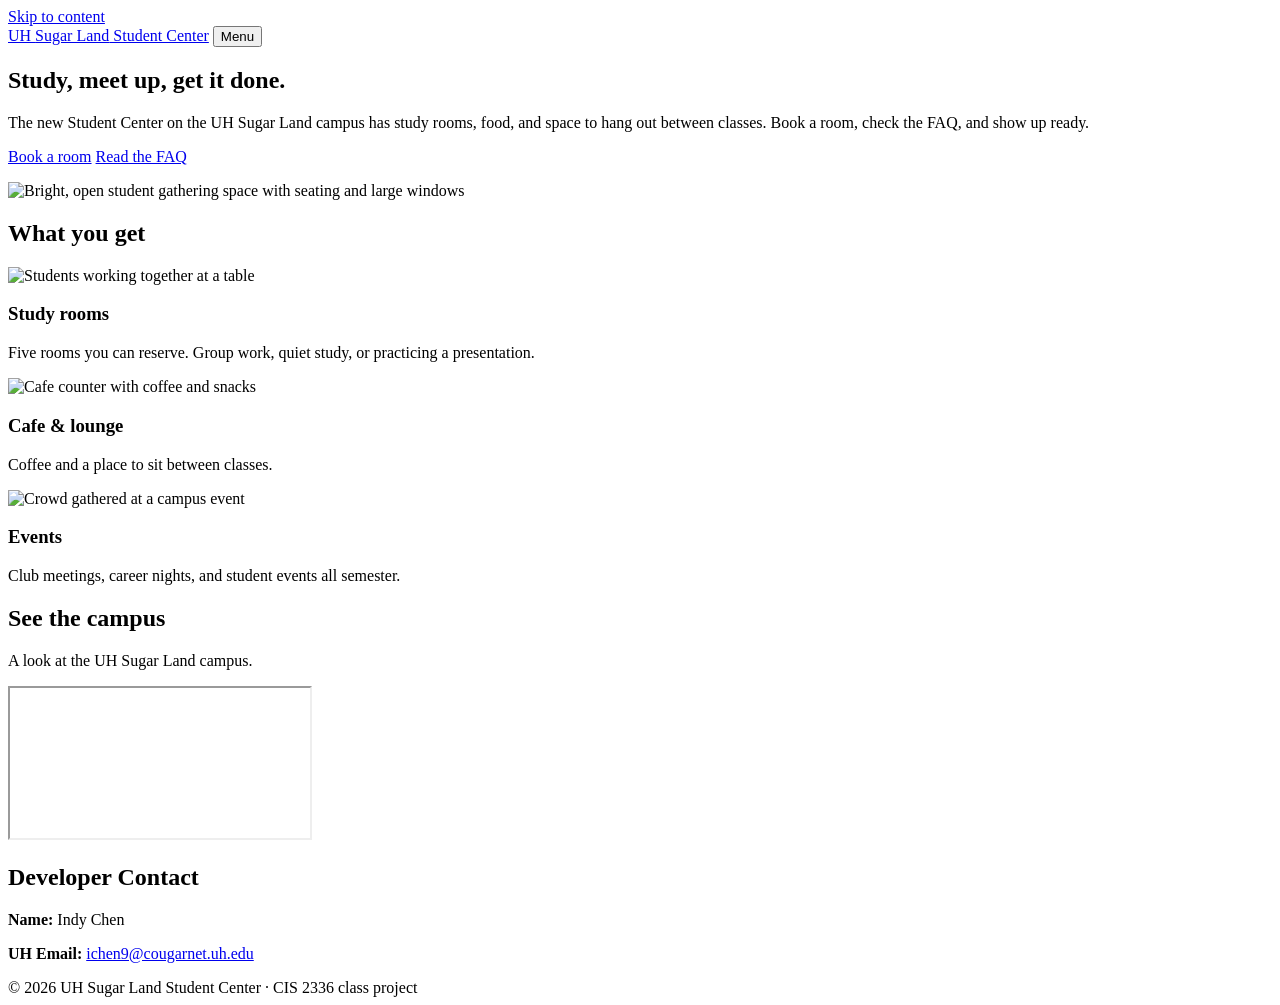
==== frontend/index.html @ 02f381d3 "Rename CIS2336-FA26-project-IndyChen/frontend/index.html to frontend/index.html" ====
<!DOCTYPE html>
<html lang="en">
<head>
  <meta charset="UTF-8">
  <meta name="viewport" content="width=device-width, initial-scale=1">
  <title>UH Sugar Land Student Center</title>
  <link rel="stylesheet" href="styles.css">
</head>
<body data-page="index.html">
  <a class="skip-link" href="#main">Skip to content</a>

  <header class="site-header">
    <div class="header-inner">
      <a class="brand" href="index.html">UH <span>Sugar Land</span> Student Center</a>
      <button class="nav-toggle" id="nav-toggle" aria-expanded="false" aria-controls="nav-menu">Menu</button>
      <!-- Menu items are generated by script.js -->
      <ul id="nav-menu"></ul>
    </div>
  </header>

  <main id="main">
    <section class="hero">
      <div>
        <h1>Study, meet up, get it done.</h1>
        <p class="lead">The new Student Center on the UH Sugar Land campus has study rooms, food, and space to hang out between classes. Book a room, check the FAQ, and show up ready.</p>
        <p>
          <a class="btn" href="roombooking.html">Book a room</a>
          <a class="btn secondary" href="FAQ.html">Read the FAQ</a>
        </p>
      </div>
      <img src="https://picsum.photos/seed/uhsl-center/900/560" alt="Bright, open student gathering space with seating and large windows" loading="eager">
    </section>

    <h2>What you get</h2>
    <div class="cards">
      <article class="card">
        <img src="https://picsum.photos/seed/uhsl-study/600/380" alt="Students working together at a table" loading="lazy">
        <div class="body"><h3>Study rooms</h3><p>Five rooms you can reserve. Group work, quiet study, or practicing a presentation.</p></div>
      </article>
      <article class="card">
        <img src="https://picsum.photos/seed/uhsl-food/600/380" alt="Cafe counter with coffee and snacks" loading="lazy">
        <div class="body"><h3>Cafe &amp; lounge</h3><p>Coffee and a place to sit between classes.</p></div>
      </article>
      <article class="card">
        <img src="https://picsum.photos/seed/uhsl-events/600/380" alt="Crowd gathered at a campus event" loading="lazy">
        <div class="body"><h3>Events</h3><p>Club meetings, career nights, and student events all semester.</p></div>
      </article>
    </div>

    <h2>See the campus</h2>
    <p class="lead">A look at the UH Sugar Land campus.</p>
    <div class="video-wrap">
      <iframe src="https://www.youtube.com/embed/videoseries?list=PLBnXDBJcXcN7Gk0TbVLO8qr4gZAaXKwSt"
              title="University of Houston at Sugar Land campus video" loading="lazy"
              allow="accelerometer; encrypted-media; picture-in-picture" allowfullscreen></iframe>
    </div>

    <section class="contact" id="developer-contact">
      <h2>Developer Contact</h2>
      <p><strong>Name:</strong> Indy Chen</p>
      <p><strong>UH Email:</strong> <a href="mailto:ichen9@cougarnet.uh.edu">ichen9@cougarnet.uh.edu</a></p>
    </section>
  </main>

  <footer>&copy; 2026 UH Sugar Land Student Center &middot; CIS 2336 class project</footer>
  <script src="script.js"></script>
</body>
</html>
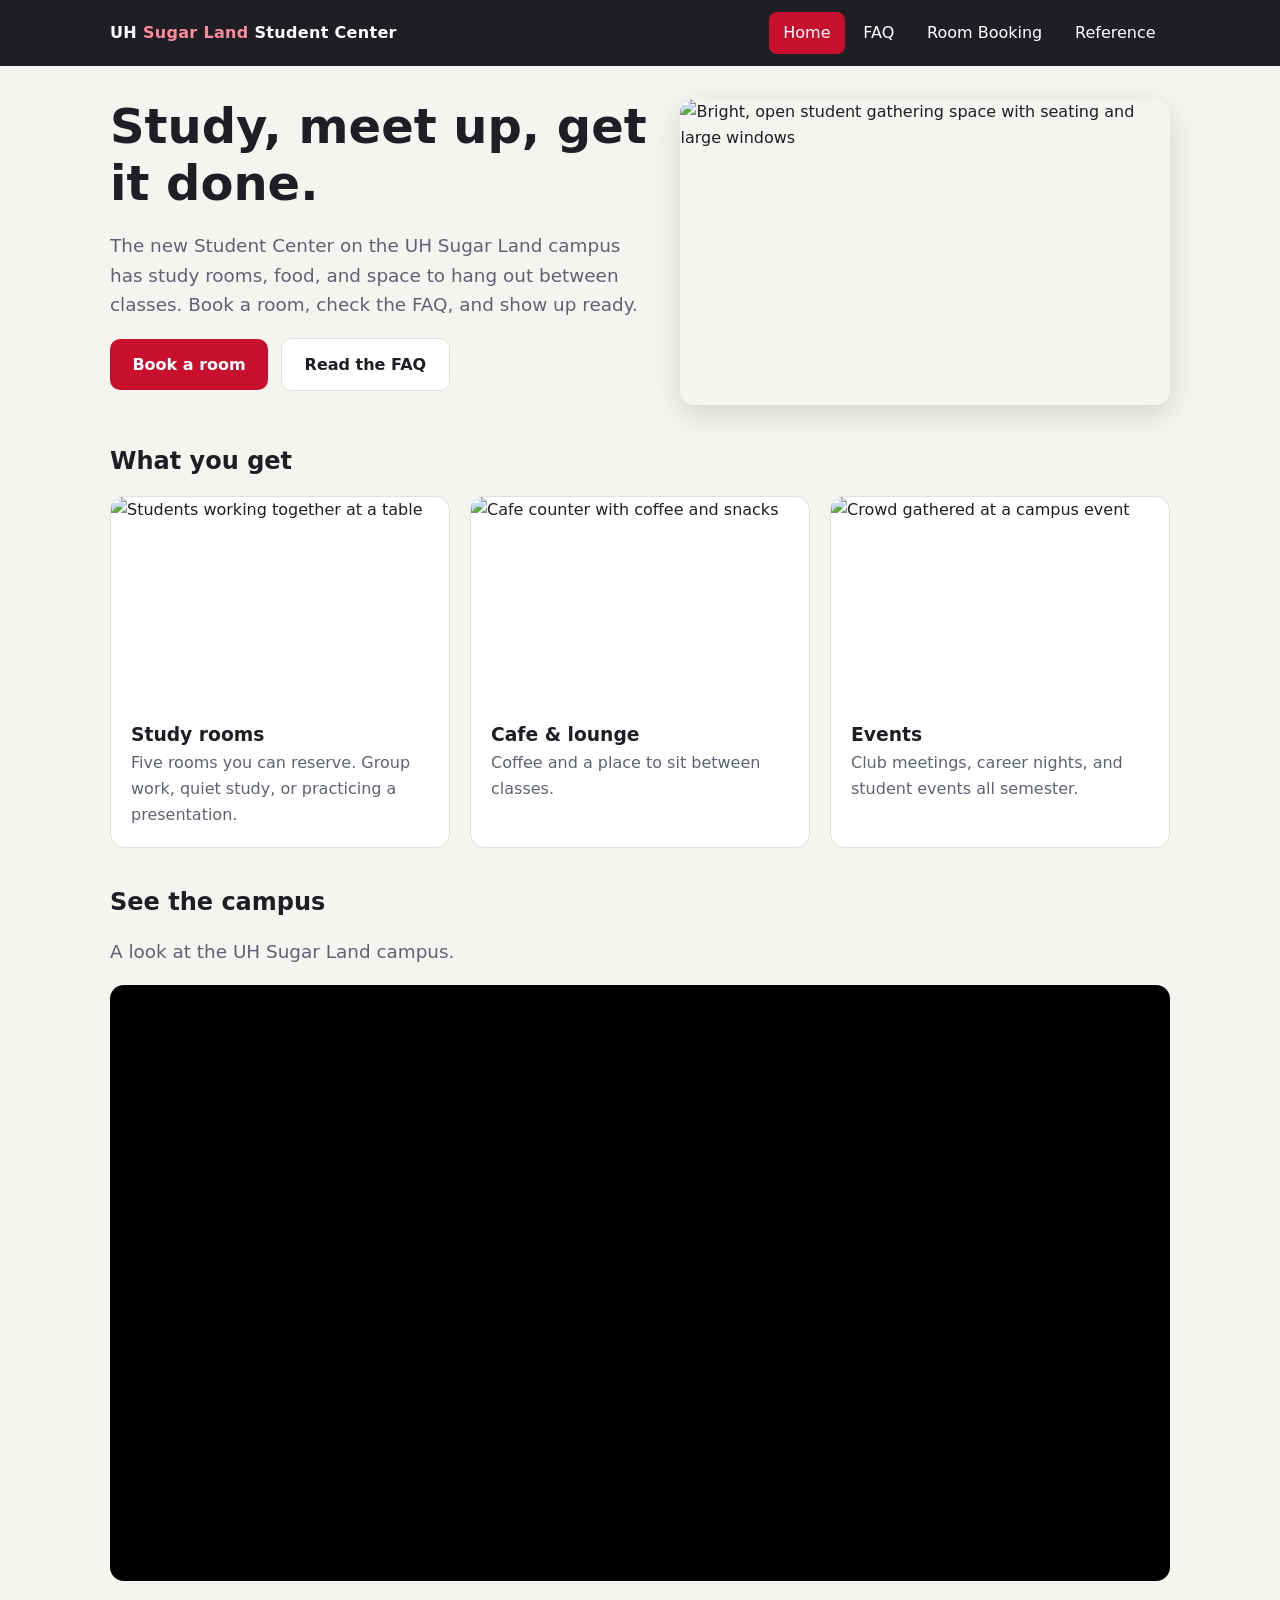
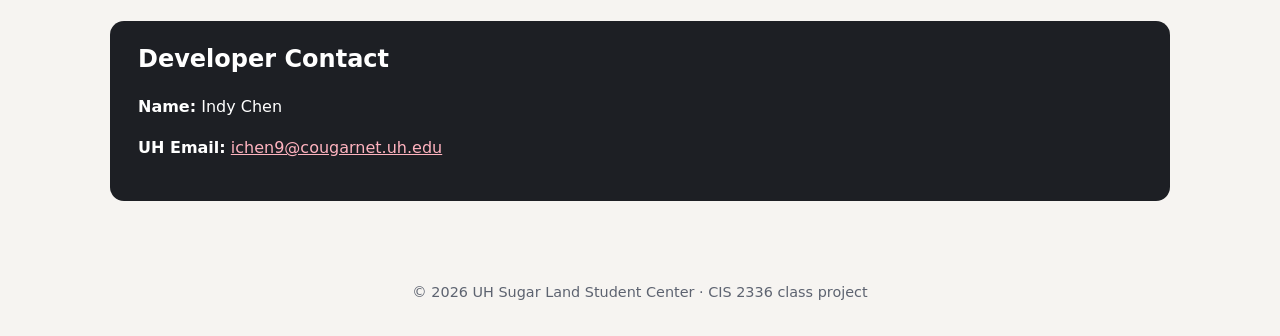
==== commit afbc2659: "Replace broken YouTube playlist with working UH Sugar Land video" ====
--- a/frontend/index.html
+++ b/frontend/index.html
@@ -50,9 +50,10 @@
     <h2>See the campus</h2>
     <p class="lead">A look at the UH Sugar Land campus.</p>
     <div class="video-wrap">
-      <iframe src="https://www.youtube.com/embed/videoseries?list=PLBnXDBJcXcN7Gk0TbVLO8qr4gZAaXKwSt"
-              title="University of Houston at Sugar Land campus video" loading="lazy"
-              allow="accelerometer; encrypted-media; picture-in-picture" allowfullscreen></iframe>
+      <iframe src="https://www.youtube.com/embed/kInDUV7JLlk"
+      title="UH at Sugar Land Virtual Introduction (University of Houston)" loading="lazy"
+      referrerpolicy="strict-origin-when-cross-origin"
+      allow="accelerometer; encrypted-media; picture-in-picture" allowfullscreen></iframe>
     </div>
 
     <section class="contact" id="developer-contact">
--- a/frontend/styles.css
+++ b/frontend/styles.css
@@ -0,0 +1,166 @@
+:root {
+  --red: #c8102e;
+  --red-dark: #9b0d24;
+  --ink: #1d1f24;
+  --muted: #5d6370;
+  --bg: #f6f4f1;
+  --card: #ffffff;
+  --line: #e3dfd9;
+  --ok: #1c7c4a;
+  --radius: 14px;
+}
+
+* { box-sizing: border-box; }
+
+body {
+  margin: 0;
+  font-family: "Segoe UI", system-ui, -apple-system, Roboto, Arial, sans-serif;
+  color: var(--ink);
+  background: var(--bg);
+  line-height: 1.6;
+}
+
+a { color: var(--red-dark); }
+img { max-width: 100%; display: block; }
+
+.skip-link {
+  position: absolute; left: -999px; top: 0;
+  background: #fff; padding: .5rem 1rem; z-index: 100;
+}
+.skip-link:focus { left: 0; }
+
+/* ---------- Header / nav ---------- */
+.site-header {
+  background: var(--ink);
+  color: #fff;
+  position: sticky; top: 0; z-index: 50;
+}
+.header-inner {
+  max-width: 1100px; margin: 0 auto;
+  display: flex; align-items: center; justify-content: space-between;
+  padding: .75rem 1.25rem;
+}
+.brand { color: #fff; text-decoration: none; font-weight: 700; letter-spacing: .02em; }
+.brand span { color: #ff8a9b; }
+
+.nav-toggle {
+  display: none;
+  background: none; border: 1px solid #ffffff66; color: #fff;
+  border-radius: 8px; padding: .4rem .75rem; font-size: 1rem; cursor: pointer;
+}
+#nav-menu { list-style: none; display: flex; gap: .25rem; margin: 0; padding: 0; }
+#nav-menu a {
+  color: #fff; text-decoration: none; padding: .5rem .9rem; border-radius: 8px; display: block;
+}
+#nav-menu a:hover { background: #ffffff1f; }
+#nav-menu a.active { background: var(--red); }
+
+@media (max-width: 720px) {
+  .nav-toggle { display: block; }
+  #nav-menu {
+    display: none; flex-direction: column; position: absolute;
+    left: 0; right: 0; top: 100%; background: var(--ink); padding: .5rem 1.25rem 1rem;
+  }
+  #nav-menu.open { display: flex; }
+}
+
+/* ---------- Layout ---------- */
+main { max-width: 1100px; margin: 0 auto; padding: 2rem 1.25rem 3rem; }
+h1, h2, h3 { line-height: 1.2; }
+h1 { font-size: clamp(2rem, 5vw, 3rem); margin: 0 0 .5rem; }
+h2 { margin-top: 2.5rem; }
+.lead { color: var(--muted); font-size: 1.15rem; max-width: 60ch; }
+
+.hero {
+  display: grid; grid-template-columns: 1.1fr 1fr; gap: 2rem; align-items: center;
+  margin-bottom: 1rem;
+}
+.hero img { border-radius: var(--radius); box-shadow: 0 10px 30px #0002; aspect-ratio: 16/10; object-fit: cover; width: 100%; }
+@media (max-width: 800px) { .hero { grid-template-columns: 1fr; } }
+
+.btn {
+  display: inline-block; background: var(--red); color: #fff; border: 0;
+  padding: .8rem 1.4rem; border-radius: 10px; font-size: 1rem; font-weight: 600;
+  text-decoration: none; cursor: pointer;
+}
+.btn:hover { background: var(--red-dark); }
+.btn.secondary { background: #fff; color: var(--ink); border: 1px solid var(--line); margin-left: .5rem; }
+.btn.secondary:hover { background: #f0ece6; }
+
+.cards { display: grid; grid-template-columns: repeat(auto-fit, minmax(240px, 1fr)); gap: 1.25rem; }
+.card {
+  background: var(--card); border: 1px solid var(--line); border-radius: var(--radius);
+  overflow: hidden;
+}
+.card img { aspect-ratio: 16/10; object-fit: cover; width: 100%; }
+.card .body { padding: 1rem 1.25rem 1.25rem; }
+.card h3 { margin: 0 0 .25rem; }
+.card p { margin: 0; color: var(--muted); }
+
+.video-wrap {
+  position: relative; padding-top: 56.25%; border-radius: var(--radius); overflow: hidden; background: #000;
+}
+.video-wrap iframe { position: absolute; inset: 0; width: 100%; height: 100%; border: 0; }
+
+.contact {
+  background: var(--ink); color: #fff; border-radius: var(--radius);
+  padding: 1.5rem 1.75rem; margin-top: 2.5rem;
+}
+.contact h2 { margin-top: 0; }
+.contact a { color: #ffb3bf; }
+
+footer { text-align: center; color: var(--muted); padding: 2rem 1rem; font-size: .9rem; }
+
+/* ---------- FAQ accordion ---------- */
+.accordion { max-width: 800px; }
+.acc-item { background: var(--card); border: 1px solid var(--line); border-radius: 12px; margin-bottom: .75rem; }
+.acc-btn {
+  width: 100%; text-align: left; background: none; border: 0; padding: 1rem 1.25rem;
+  font-size: 1.05rem; font-weight: 600; cursor: pointer; display: flex; justify-content: space-between; gap: 1rem;
+  color: var(--ink);
+}
+.acc-btn::after { content: "+"; color: var(--red); font-size: 1.4rem; line-height: 1; }
+.acc-btn[aria-expanded="true"]::after { content: "\2212"; }
+.acc-panel { padding: 0 1.25rem 1.1rem; color: var(--muted); }
+.acc-panel[hidden] { display: none; }
+
+/* ---------- Forms ---------- */
+.form-card {
+  background: var(--card); border: 1px solid var(--line); border-radius: var(--radius);
+  padding: 1.75rem; max-width: 720px;
+}
+.form-row { display: grid; grid-template-columns: 1fr 1fr; gap: 1rem; }
+@media (max-width: 600px) { .form-row { grid-template-columns: 1fr; } }
+.field { margin-bottom: 1.1rem; }
+label { display: block; font-weight: 600; margin-bottom: .3rem; }
+.hint { color: var(--muted); font-weight: 400; font-size: .85rem; }
+input, select, textarea {
+  width: 100%; padding: .65rem .8rem; border: 1px solid #c9c4bc; border-radius: 8px;
+  font: inherit; background: #fff;
+}
+input:focus, select:focus, textarea:focus, .acc-btn:focus-visible, .btn:focus-visible {
+  outline: 3px solid #c8102e55; outline-offset: 1px;
+}
+.field.invalid input, .field.invalid select, .field.invalid textarea { border-color: var(--red); background: #fff6f7; }
+.error { color: var(--red-dark); font-size: .875rem; min-height: 1.1em; margin-top: .25rem; }
+.form-status { margin-top: 1rem; padding: .9rem 1rem; border-radius: 10px; display: none; }
+.form-status.show { display: block; }
+.form-status.success { background: #e7f5ec; color: var(--ok); border: 1px solid #b9dfc8; }
+.form-status.fail { background: #fdeaed; color: var(--red-dark); border: 1px solid #f3bcc5; }
+
+.room-info { margin: 1.5rem 0 2rem; }
+table { border-collapse: collapse; width: 100%; background: #fff; border-radius: 12px; overflow: hidden; border: 1px solid var(--line); }
+th, td { text-align: left; padding: .65rem .9rem; border-bottom: 1px solid var(--line); }
+th { background: #efeae3; }
+
+/* ---------- Reference ---------- */
+.prompt {
+  background: var(--card); border: 1px solid var(--line); border-left: 5px solid var(--red);
+  border-radius: 10px; padding: 1rem 1.25rem; margin-bottom: 1.25rem;
+}
+.prompt h3 { margin: 0 0 .5rem; }
+.prompt pre {
+  white-space: pre-wrap; margin: 0; font: .95rem/1.5 ui-monospace, Consolas, monospace;
+  background: #f3f0ea; padding: .9rem; border-radius: 8px;
+}
+.prompt .result { margin: .75rem 0 0; color: var(--muted); }
